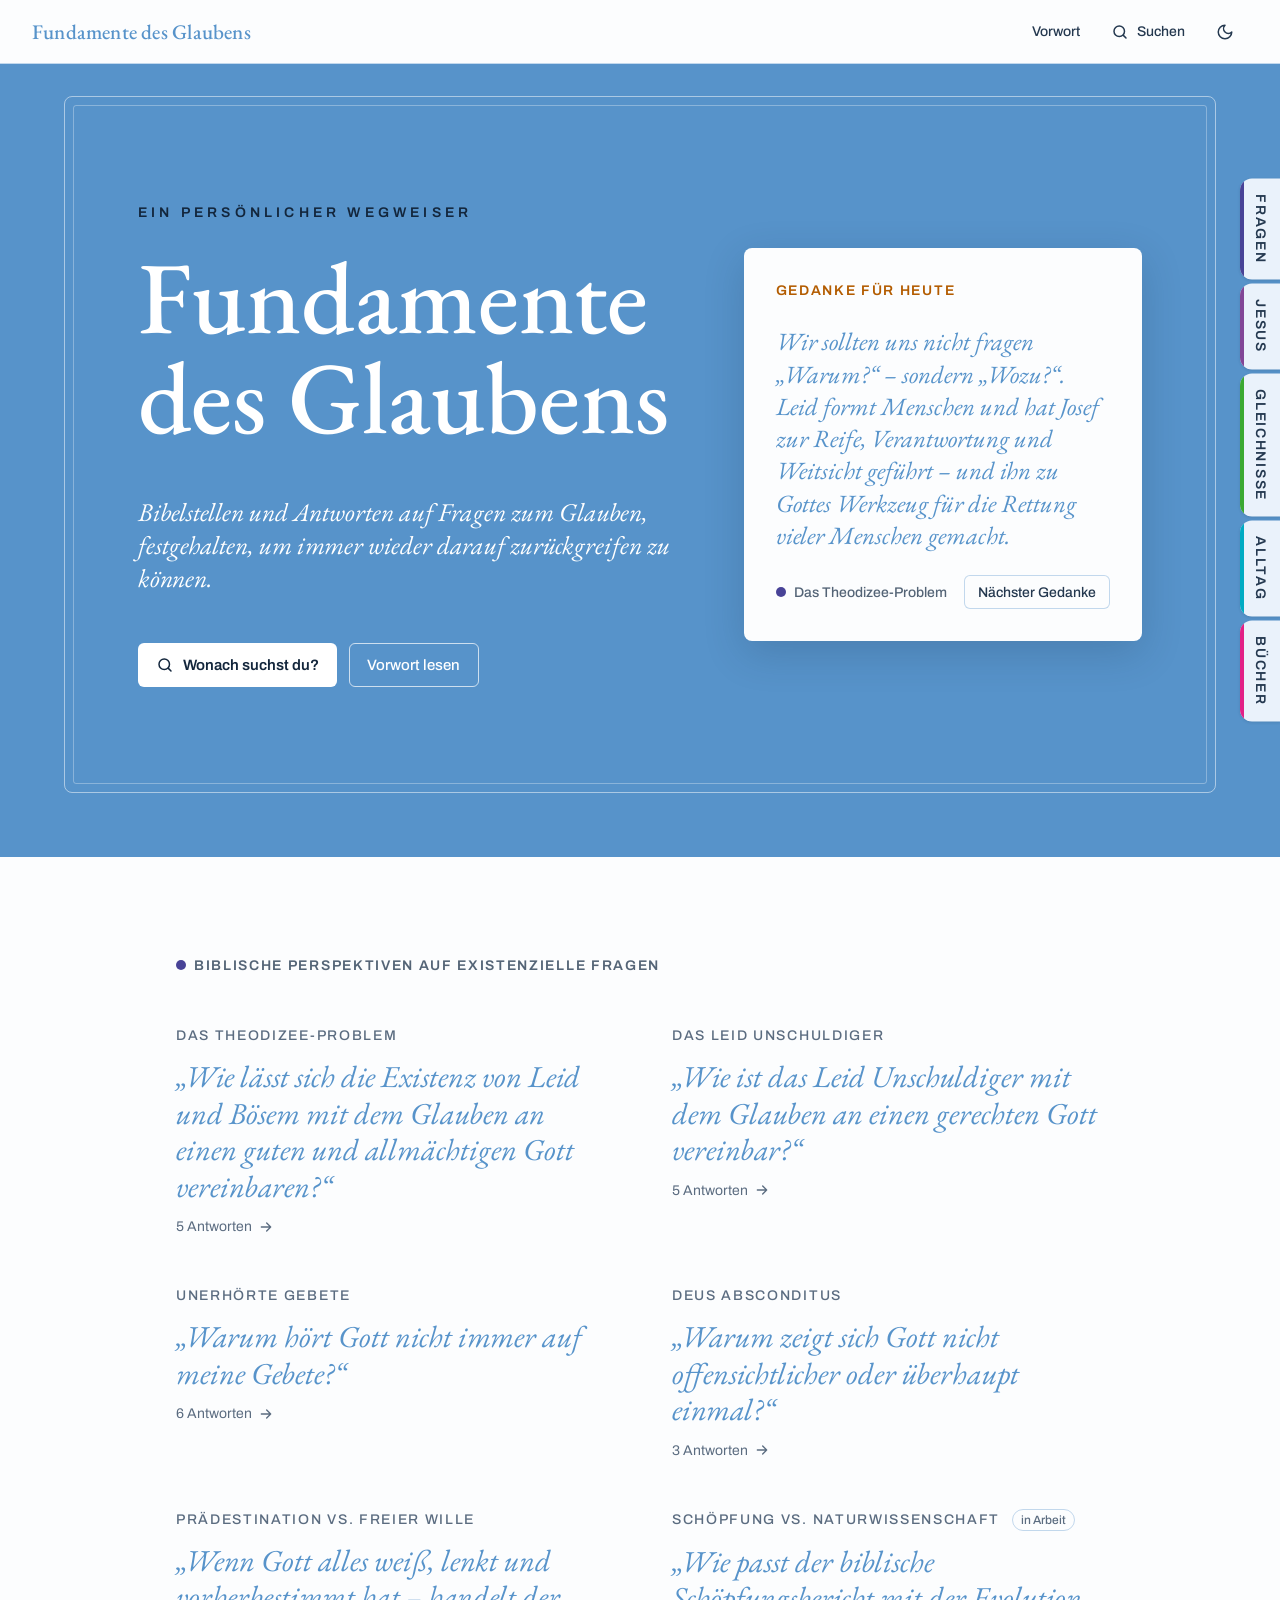
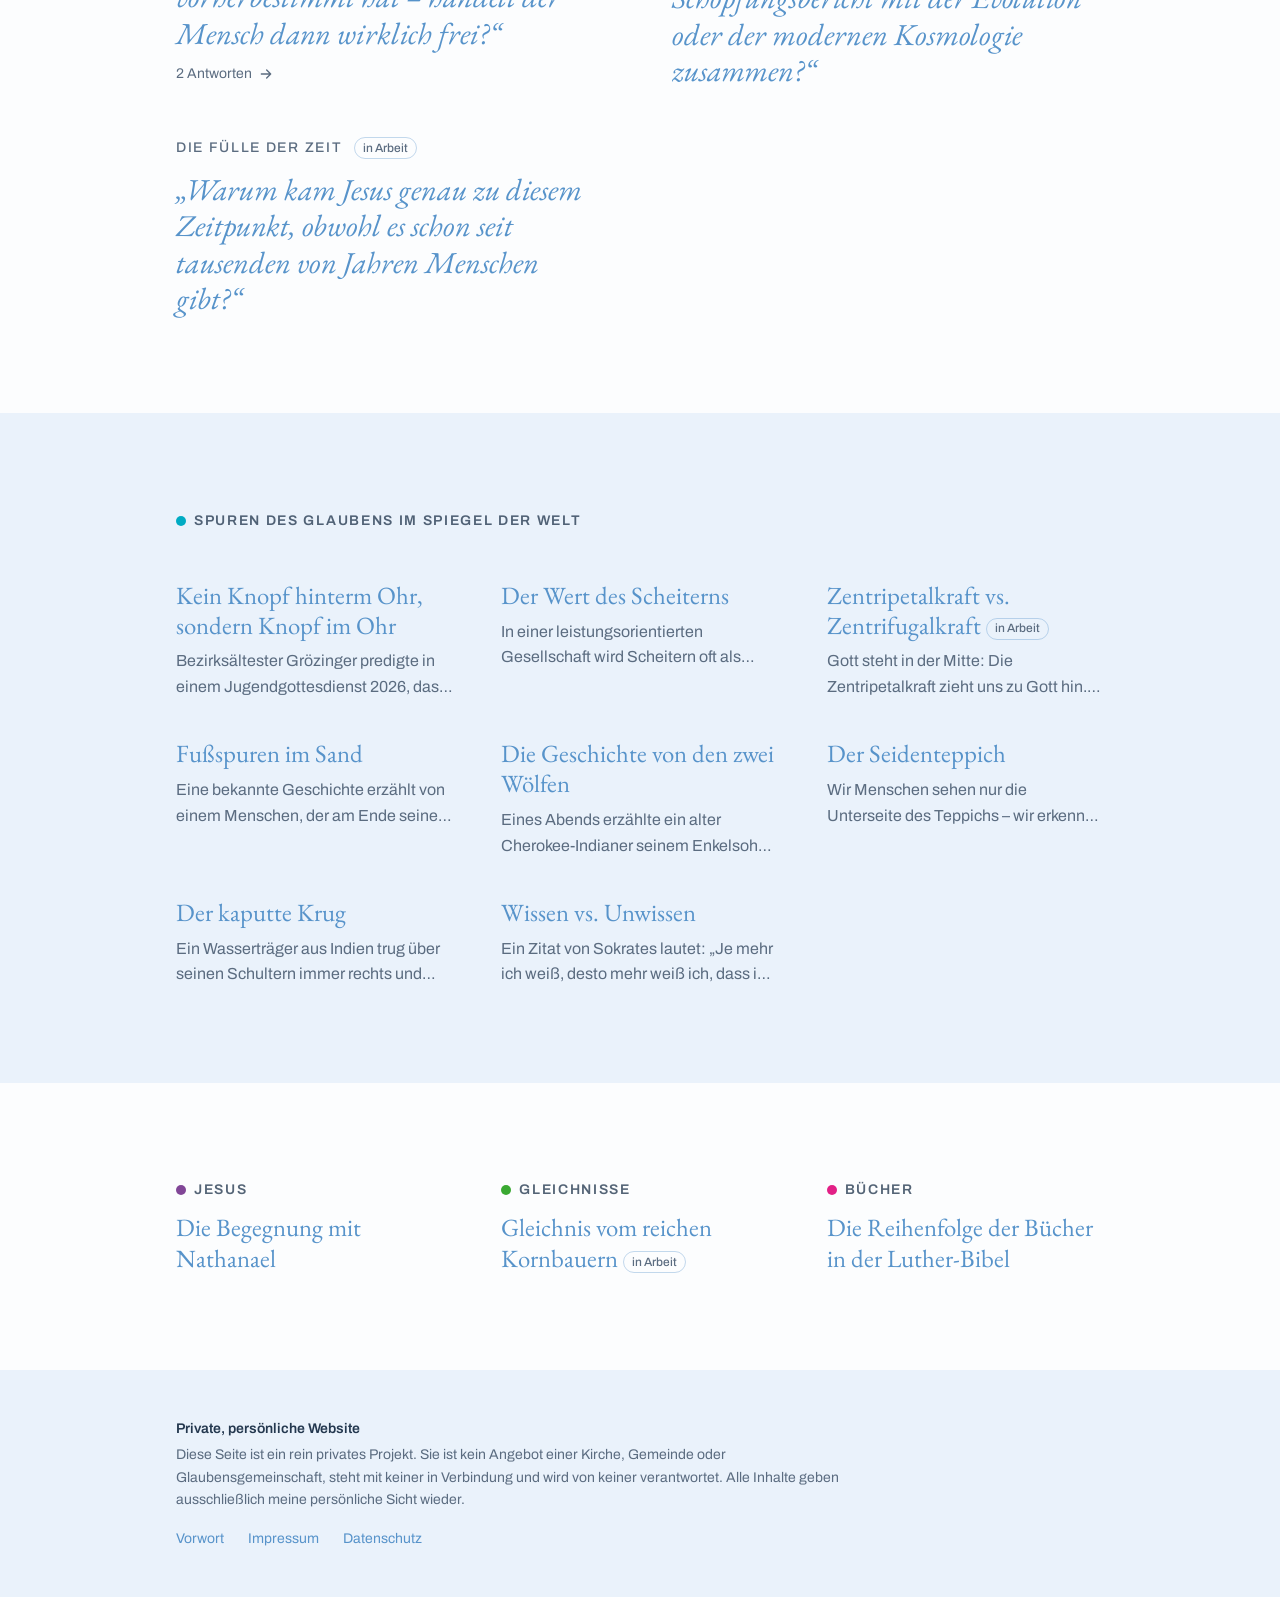
==== index.html @ 4085cb8b "Add biblical content and tools" ====
<!doctype html>
<html lang="de">
<head>
  <meta charset="utf-8">
  <meta name="viewport" content="width=device-width, initial-scale=1">
  <meta name="referrer" content="no-referrer">
  <meta name="robots" content="noindex,nofollow">
  <title>Fundamente des Glaubens</title>
  <meta name="description" content="Ein persönlicher Wegweiser: Bibelstellen und Antworten auf Fragen zum Glauben.">
  <link rel="stylesheet" href="assets/style.css">
  <script src="assets/modus.js"></script>
</head>
<body>
  <div id="app"><p class="laden">Inhalte werden geladen …</p></div>
  <!-- Die Inhalte liegen im Ordner "inhalte/". Siehe LIESMICH.md -->
  <script src="assets/app.js"></script>
</body>
</html>
---- assets/style.css ----
/* =========================================================
   Fundamente des Glaubens – Gestaltung
   Farben und Schriften zentral hier ändern.
   Schriften liegen lokal in assets/schriften/ (keine Verbindung zu Google).
   ========================================================= */
@font-face { font-family: "EB Garamond"; src: url("schriften/eb-garamond.woff2") format("woff2"); font-weight: 400 500; font-style: normal; font-display: swap; }
@font-face { font-family: "EB Garamond"; src: url("schriften/eb-garamond-kursiv.woff2") format("woff2"); font-weight: 400; font-style: italic; font-display: swap; }
@font-face { font-family: "Archivo"; src: url("schriften/archivo.woff2") format("woff2"); font-weight: 400 600; font-style: normal; font-display: swap; }
:root {
  --blau: #5793CA;            /* Hauptfarbe: Überschriften, Fragen, Links, Einband */
  --einband: #5793CA;         /* Hintergrund der Startseite */
  --einband-schrift: #ffffff; /* große Schrift auf dem Einband */
  --einband-label: #13263C;   /* kleine Schrift auf dem Einband */
  --text: #24384F;            /* Lesetext */
  --gedaempft: #5B6C80;       /* Nebentexte */
  --hintergrund: #FCFDFE;
  --flaeche: #EAF2FB;         /* Bibelzitate, Bänder */
  --orange: #EE8400;          /* Lesebändchen, Sterne */
  --orange-text: #B35C00;     /* kleine orange Schrift */
  --rand: rgba(87, 147, 202, 0.35);
  --schatten: 0 12px 40px rgba(19, 38, 60, 0.18);

  --serif: "EB Garamond", Georgia, "Times New Roman", serif;
  --sans: "Archivo", system-ui, -apple-system, "Segoe UI", sans-serif;
  --radius: 6px;
  --spalte: 44rem;
  --breit: 64rem;
  --dauer: 320ms;
  --kurve: cubic-bezier(0.32, 0.72, 0, 1);
}
.dark {
  --blau: #7FB2E2;
  --einband: #2D5A86;
  --einband-label: #F2F6FA;
  --text: #E2E9F1;
  --gedaempft: #9FAFC0;
  --hintergrund: #0F1823;
  --flaeche: #1A2636;
  --orange-text: #F3A24C;
  --rand: rgba(127, 178, 226, 0.35);
  --schatten: 0 12px 40px rgba(0, 0, 0, 0.45);
}

* { box-sizing: border-box; }
html { scroll-padding-top: 88px; }
body {
  margin: 0;
  background: var(--hintergrund);
  color: var(--text);
  font-family: var(--sans);
  font-size: 16px;
  line-height: 1.5;
  -webkit-font-smoothing: antialiased;
}
a { color: inherit; text-decoration: none; }
button { font: inherit; color: inherit; background: none; border: 0; padding: 0; cursor: pointer; }
:focus-visible { outline: 2px solid var(--blau); outline-offset: 3px; border-radius: 4px; }
.laden { padding: 4rem; font-family: var(--serif); font-size: 1.5rem; color: var(--gedaempft); }

/* ---------- Kopfleiste (immer hell, unabhängig vom Einband) ---------- */
.kopf {
  position: sticky; top: 0; z-index: 40;
  display: flex; align-items: center; justify-content: space-between; gap: 1rem;
  height: 64px; padding: 0 2rem;
  background: color-mix(in srgb, var(--hintergrund) 92%, transparent);
  backdrop-filter: blur(10px);
  border-bottom: 1px solid var(--rand);
}
.marke { font-family: var(--serif); font-size: 1.3rem; font-weight: 500; color: var(--blau); letter-spacing: 0.01em; }
.kopf-aktionen { display: flex; align-items: center; gap: 0.25rem; }
.knopf-geist {
  display: inline-flex; align-items: center; gap: 0.5rem;
  height: 40px; padding: 0 0.85rem; border-radius: var(--radius);
  font-size: 14px; font-weight: 500; color: var(--text);
  transition: background var(--dauer) var(--kurve);
}
.knopf-geist:hover { background: var(--flaeche); }
.knopf-geist svg { width: 18px; height: 18px; }
.nur-mobil { display: none; }
@media (max-width: 1023px) { .nur-mobil { display: inline-flex; } .nur-breit { display: none; } .kopf { padding: 0 1rem; } }

/* ---------- Daumenregister ---------- */
.register {
  position: fixed; right: 0; top: 50%; transform: translateY(-50%); z-index: 30;
  display: flex; flex-direction: column; align-items: flex-end; gap: 4px;
}
.reiter {
  position: relative; overflow: hidden;
  display: flex; justify-content: center;
  width: 40px; padding: 1rem 0;
  border-radius: 12px 0 0 12px;
  background: var(--flaeche); color: var(--text);
  box-shadow: 0 1px 3px rgba(19, 38, 60, 0.15);
  font-size: 14px; font-weight: 600; letter-spacing: 0.12em; text-transform: uppercase;
  transition: width var(--dauer) var(--kurve), background var(--dauer) var(--kurve);
}
.reiter span:last-child { writing-mode: vertical-rl; }
.reiter .kante { position: absolute; inset: 0 auto 0 0; width: 4px; background: var(--kapitel); }
.reiter:hover { width: 48px; }
.reiter.aktiv { width: 56px; background: var(--blau); color: var(--einband-label); }
@media (max-width: 1023px) { .register { display: none; } }

/* ---------- Allgemein ---------- */
.breit { max-width: var(--breit); margin: 0 auto; padding: 0 3rem; }
.spalte { max-width: var(--spalte); margin: 0 auto; padding: 0 1.5rem; position: relative; }
@media (max-width: 767px) { .breit { padding: 0 1.5rem; } }
.label { font-size: 14px; font-weight: 600; letter-spacing: 0.12em; text-transform: uppercase; color: var(--orange-text); margin: 0; }
.kapitelmarke {
  display: inline-flex; align-items: center; gap: 0.5rem;
  font-size: 14px; font-weight: 600; letter-spacing: 0.12em; text-transform: uppercase;
  color: color-mix(in srgb, var(--text) 78%, transparent);
}
.kapitelmarke::before { content: ""; width: 10px; height: 10px; border-radius: 50%; background: var(--kapitel); flex: none; }
.marke-klein { font-size: 14px; font-weight: 500; letter-spacing: 0; text-transform: none; }
.abzeichen {
  display: inline-flex; align-items: center; height: 22px; padding: 0 0.5rem;
  border: 1px solid var(--rand); border-radius: 999px;
  font-family: var(--sans); font-size: 12px; font-weight: 500; letter-spacing: 0; text-transform: none; color: var(--gedaempft);
  vertical-align: middle;
}
.seite { animation: einblenden 520ms var(--kurve) both; }
@keyframes einblenden { from { opacity: 0; transform: translateY(8px); } to { opacity: 1; transform: none; } }
@media (prefers-reduced-motion: reduce) { .seite, .glanz { animation: none !important; } }

/* ---------- Einband (Startseite) ---------- */
.einband { background: var(--einband); padding: 2rem 3rem 4rem; }
.einband-rahmen { max-width: 72rem; margin: 0 auto; padding: 8px; border: 1px solid rgba(255,255,255,0.5); border-radius: 8px; }
.einband-innen {
  display: grid; grid-template-columns: 1.4fr 1fr; gap: 3rem; align-items: center;
  padding: 6rem 4rem; border: 1px solid rgba(255,255,255,0.3); border-radius: 3px;
}
.einband .label { color: var(--einband-label); letter-spacing: 0.3em; }
.titel {
  margin: 1.5rem 0 0; font-family: var(--serif); font-weight: 500; line-height: 0.98;
  font-size: clamp(3.5rem, 8vw, 7.5rem); color: var(--einband-schrift);
}
.glanz {
  background-image: linear-gradient(105deg, #fff 0%, #fff 42%, #cfe3f6 50%, #fff 58%, #fff 100%);
  background-size: 250% 100%; background-position: 100% 0;
  -webkit-background-clip: text; background-clip: text; color: transparent;
  animation: glanz 9s cubic-bezier(0.45, 0, 0.2, 1) 0.6s infinite;
}
@keyframes glanz { 0% { background-position: 100% 0; } 22%, 100% { background-position: 0% 0; } }
.untertitel { margin: 3rem 0 0; max-width: 34rem; font-family: var(--serif); font-style: italic; font-size: 1.6rem; line-height: 1.3; color: var(--einband-schrift); }
.einband-knoepfe { display: flex; flex-wrap: wrap; gap: 0.75rem; margin-top: 3rem; }
.knopf-hell {
  display: inline-flex; align-items: center; gap: 0.6rem; height: 44px; padding: 0 1.1rem;
  border-radius: var(--radius); background: #fff; color: #13263C; font-size: 15px; font-weight: 600;
  transition: transform 160ms var(--kurve), background var(--dauer);
}
.knopf-hell:hover { background: #F1F6FC; }
.knopf-hell:active { transform: translateY(1px); }
.knopf-hell svg { width: 18px; height: 18px; }
.knopf-umriss {
  display: inline-flex; align-items: center; height: 44px; padding: 0 1.1rem; border-radius: var(--radius);
  border: 1px solid rgba(255,255,255,0.7); color: #fff; font-size: 15px; font-weight: 500;
  transition: background var(--dauer);
}
.knopf-umriss:hover { background: rgba(255,255,255,0.15); }
.gedanke {
  display: flex; flex-direction: column; gap: 1.5rem; padding: 2rem;
  background: var(--hintergrund); color: var(--text); border-radius: 8px; box-shadow: var(--schatten);
}
.gedanke-text { margin: 0; font-family: var(--serif); font-style: italic; font-size: 1.55rem; line-height: 1.3; color: var(--blau); }
.gedanke-fuss { display: flex; align-items: center; justify-content: space-between; gap: 1rem; }
.knopf-klein {
  height: 34px; padding: 0 0.8rem; border: 1px solid var(--rand); border-radius: var(--radius);
  font-size: 14px; font-weight: 500; color: var(--text); background: var(--hintergrund); transition: background var(--dauer);
}
.knopf-klein:hover { background: var(--flaeche); }
@media (max-width: 1023px) {
  .einband { padding: 1rem 1rem 3rem; }
  .einband-innen { grid-template-columns: 1fr; padding: 4rem 1.75rem; }
  .gedanke { display: none; }
}

/* ---------- Startseite: Bereiche ---------- */
.bereich { padding: 6rem 0; }
.bereich.getoent { background: var(--flaeche); }
.raster { display: grid; gap: 3rem 4rem; margin-top: 3rem; }
.raster-2 { grid-template-columns: repeat(2, 1fr); }
.raster-3 { grid-template-columns: repeat(3, 1fr); gap: 2.5rem 3rem; }
@media (max-width: 1023px) { .raster-3 { grid-template-columns: repeat(2, 1fr); } }
@media (max-width: 767px) { .raster-2, .raster-3 { grid-template-columns: 1fr; } .bereich { padding: 4rem 0; } }
.frage-eintrag { display: flex; flex-direction: column; gap: 0.75rem; }
.frage-eintrag .oben { display: flex; flex-wrap: wrap; align-items: center; gap: 0.75rem; font-size: 14px; font-weight: 500; letter-spacing: 0.12em; text-transform: uppercase; color: var(--gedaempft); }
.frage-text { font-family: var(--serif); font-style: italic; font-size: 1.9rem; line-height: 1.2; color: var(--blau); transition: color var(--dauer); }
.frage-eintrag:hover .frage-text, .anriss:hover .anriss-titel, .liste-eintrag:hover { color: var(--orange-text); }
.mehr { display: inline-flex; align-items: center; gap: 0.4rem; font-size: 14px; color: var(--gedaempft); }
.mehr svg { width: 16px; height: 16px; transition: transform var(--dauer) var(--kurve); }
.frage-eintrag:hover .mehr svg { transform: translateX(4px); }
.anriss { display: flex; flex-direction: column; gap: 0.5rem; }
.anriss-titel { font-family: var(--serif); font-size: 1.55rem; line-height: 1.2; color: var(--blau); transition: color var(--dauer); }
.anriss-text {
  font-size: 16px; line-height: 1.6; color: var(--gedaempft);
  display: -webkit-box; -webkit-line-clamp: 2; -webkit-box-orient: vertical; overflow: hidden;
}
.spalten-3 { display: grid; grid-template-columns: repeat(3, 1fr); gap: 3rem; }
@media (max-width: 767px) { .spalten-3 { grid-template-columns: 1fr; } }
.liste { display: flex; flex-direction: column; gap: 0.75rem; }
.liste-eintrag { font-family: var(--serif); font-size: 1.55rem; line-height: 1.25; color: var(--blau); transition: color var(--dauer); }

/* ---------- Themen-Seite ---------- */
.artikel { padding: 5rem 0 6rem; }
.artikel h1 { margin: 1rem 0 0; font-family: var(--serif); font-weight: 500; font-size: clamp(2.6rem, 5vw, 3.75rem); line-height: 1.1; color: var(--blau); }
.leitfrage { margin: 1.5rem 0 0; font-family: var(--serif); font-style: italic; font-size: 1.9rem; line-height: 1.3; color: color-mix(in srgb, var(--text) 82%, transparent); }
.inhalt-kasten { margin-top: 3rem; padding: 1.5rem; border-radius: 8px; background: var(--flaeche); display: flex; flex-direction: column; gap: 1.25rem; }
.inhalt-kasten .zeile { display: flex; flex-wrap: wrap; align-items: center; justify-content: space-between; gap: 1rem; }
.umschalter { display: inline-flex; border: 1px solid var(--rand); border-radius: var(--radius); overflow: hidden; background: var(--hintergrund); }
.umschalter button { height: 34px; padding: 0 0.8rem; font-size: 14px; color: var(--text); }
.umschalter button + button { border-left: 1px solid var(--rand); }
.umschalter button[aria-pressed="true"] { background: var(--flaeche); font-weight: 500; }
.sprungliste { list-style: none; margin: 0; padding: 0; display: flex; flex-direction: column; gap: 0.4rem; }
.sprungliste button { text-align: left; font-family: var(--serif); font-size: 1.25rem; color: var(--blau); transition: color var(--dauer); }
.sprungliste button:hover { color: var(--orange-text); }
.fluss { display: flex; flex-direction: column; gap: 1.5rem; }
.abschnitte { display: flex; flex-direction: column; gap: 4rem; margin-top: 4rem; }
.abschnitte.kurz { gap: 2.5rem; margin-top: 3rem; }
.abschnitt { display: flex; flex-direction: column; gap: 1.5rem; }
.abschnitt h2 { margin: 0; font-family: var(--serif); font-weight: 500; font-size: 2.25rem; line-height: 1.15; color: var(--blau); }
.abschnitte.kurz h2 { font-size: 1.6rem; }
.einleitung { margin-top: 3rem; }
.absatz { margin: 0; font-family: var(--serif); font-size: 1.25rem; line-height: 1.65; }
.absatz strong { font-weight: 500; color: var(--blau); }
.bibel { margin: 0; padding: 1.5rem 2rem; border-radius: 8px; background: var(--flaeche); }
.bibel figcaption { font-size: 14px; font-weight: 600; letter-spacing: 0.12em; text-transform: uppercase; color: var(--orange-text); }
.bibel blockquote { margin: 0.75rem 0 0; font-family: var(--serif); font-size: 1.25rem; line-height: 1.6; }
.vers { font-family: var(--sans); font-size: 13px; font-weight: 600; color: var(--orange-text); margin-right: 0.25rem; vertical-align: super; line-height: 0; }
.kern { padding: 1.5rem 2rem; border: 1px solid var(--rand); border-radius: 8px; background: var(--hintergrund); }
.kern p:last-child { margin: 0.5rem 0 0; font-family: var(--serif); font-style: italic; font-size: 1.5rem; line-height: 1.35; color: var(--blau); }
.geschichte { display: flex; flex-direction: column; gap: 0.75rem; padding: 0.25rem 0 0.25rem 1.5rem; border-left: 2px solid color-mix(in srgb, var(--orange) 55%, transparent); font-family: var(--serif); font-style: italic; font-size: 1.25rem; line-height: 1.6; }
.geschichte p { margin: 0; }
.gedicht { display: grid; grid-template-columns: repeat(2, 1fr); gap: 2rem; font-family: var(--serif); font-size: 1.25rem; line-height: 1.6; }
.gedicht p { margin: 0; }
.gedicht p:nth-child(even) { padding-left: 1.5rem; }
@media (max-width: 767px) { .gedicht { grid-template-columns: 1fr; } .bibel, .kern { padding: 1.25rem 1.25rem; } }
.leer { margin-top: 4rem; padding: 3rem; border-radius: 8px; background: var(--flaeche); text-align: center; }
.leer strong { display: block; font-family: var(--serif); font-size: 1.6rem; font-weight: 500; color: var(--blau); }
.leer span { color: var(--gedaempft); }
.blaettern { display: grid; grid-template-columns: 1fr 1fr; gap: 1rem; margin-top: 6rem; }
.blaettern a { display: flex; flex-direction: column; gap: 0.25rem; padding: 1.5rem; border-radius: 8px; background: var(--flaeche); transition: background var(--dauer); }
.blaettern a:hover { background: color-mix(in srgb, var(--blau) 18%, var(--hintergrund)); }
.blaettern .richtung { font-size: 14px; color: var(--gedaempft); }
.blaettern .ziel { font-family: var(--serif); font-size: 1.25rem; color: var(--blau); }
.blaettern .weiter { text-align: right; grid-column: 2; }
@media (max-width: 767px) { .blaettern { grid-template-columns: 1fr; } .blaettern .weiter { grid-column: 1; } }

/* Lesebändchen */
.band-halter { position: sticky; top: 64px; height: 0; z-index: 10; }
.band {
  position: absolute; left: -4rem; top: 0; width: 16px; background: var(--orange);
  clip-path: polygon(0 0, 100% 0, 100% 100%, 50% calc(100% - 10px), 0 100%);
  transition: height 120ms linear;
}
@media (max-width: 1023px) { .band-halter { display: none; } }

/* Bibelstellen im Text */
.stelle { color: var(--blau); text-decoration: underline; text-decoration-color: color-mix(in srgb, var(--orange) 60%, transparent); text-underline-offset: 4px; text-decoration-thickness: 1px; cursor: pointer; }
.stelle:hover { text-decoration-color: var(--orange); }
.blase {
  position: absolute; z-index: 60; width: min(22rem, calc(100vw - 2rem)); padding: 1.25rem;
  background: var(--hintergrund); border: 1px solid var(--rand); border-radius: 8px; box-shadow: var(--schatten);
  animation: einblenden 200ms var(--kurve) both;
}
.blase .label { margin-bottom: 0.5rem; }
.blase p { margin: 0 0 0.5rem; font-family: var(--serif); font-size: 1.15rem; line-height: 1.4; }

/* Vorwort-Seite */
.brief { padding: 6rem 0; }
.brief h1 { margin: 1rem 0 2.5rem; font-family: var(--serif); font-weight: 500; font-size: clamp(2.6rem, 5vw, 3.75rem); line-height: 1.1; color: var(--blau); }
.brief .absatz:first-of-type::first-letter { float: left; font-size: 4.2rem; line-height: 0.9; padding: 0.35rem 0.5rem 0 0; color: var(--blau); }
.brief-fuss { margin-top: 3rem; }
.knopf-blau { display: inline-flex; align-items: center; gap: 0.5rem; height: 44px; padding: 0 1.1rem; border-radius: var(--radius); background: var(--flaeche); color: var(--blau); font-weight: 600; font-size: 15px; transition: background var(--dauer); }
.knopf-blau:hover { background: color-mix(in srgb, var(--blau) 18%, var(--hintergrund)); }

/* Suche */
.schleier { position: fixed; inset: 0; z-index: 70; background: rgba(15, 24, 35, 0.45); display: flex; justify-content: center; align-items: flex-start; padding: 12vh 1rem 1rem; animation: einblenden 160ms ease both; }
.suche { width: min(40rem, 100%); max-height: 70vh; display: flex; flex-direction: column; background: var(--hintergrund); border-radius: 10px; box-shadow: var(--schatten); overflow: hidden; }
.suche input { height: 56px; padding: 0 1.25rem; border: 0; border-bottom: 1px solid var(--rand); background: transparent; color: var(--text); font: inherit; font-size: 17px; outline: none; }
.treffer { overflow-y: auto; padding: 0.5rem; }
.treffer a { display: flex; flex-direction: column; gap: 0.1rem; padding: 0.7rem 0.85rem; border-radius: var(--radius); }
.treffer a.markiert, .treffer a:hover { background: var(--flaeche); }
.treffer .t1 { font-weight: 500; }
.treffer .t2 { font-size: 14px; color: var(--gedaempft); overflow: hidden; text-overflow: ellipsis; white-space: nowrap; }
.treffer .gruppe { padding: 0.75rem 0.85rem 0.25rem; font-size: 13px; font-weight: 600; letter-spacing: 0.1em; text-transform: uppercase; color: var(--gedaempft); }
.treffer .nichts { padding: 1.5rem; text-align: center; color: var(--gedaempft); }

/* Mobiles Menü */
.menue { position: fixed; inset: 0 0 0 auto; z-index: 70; width: min(22rem, 88vw); padding: 1.5rem; overflow-y: auto; background: var(--hintergrund); box-shadow: var(--schatten); animation: hereinschieben 280ms var(--kurve) both; }
@keyframes hereinschieben { from { transform: translateX(100%); } to { transform: none; } }
.menue h2 { margin: 0 0 1.5rem; font-family: var(--serif); font-weight: 500; font-size: 1.75rem; color: var(--blau); }
.menue nav { display: flex; flex-direction: column; gap: 1.5rem; }
.menue .gruppe { display: flex; flex-direction: column; gap: 0.5rem; }
.menue a.eintrag { font-family: var(--serif); font-size: 1.15rem; line-height: 1.3; }
.menue a.eintrag.aktiv { color: var(--blau); text-decoration: underline; text-decoration-color: var(--orange); text-underline-offset: 4px; }
.menue .schliessen { position: absolute; top: 1rem; right: 1rem; }

/* Fuß */
.fuss { background: var(--flaeche); padding: 3rem 0; position: relative; z-index: 20; }
.fuss p { margin: 0; max-width: 42rem; font-size: 14px; line-height: 1.6; color: var(--gedaempft); }
.fuss p strong { display: block; margin-bottom: 0.25rem; color: var(--text); }
.fuss .links { margin-top: 1rem; display: flex; gap: 1.5rem; font-size: 14px; }
.fuss .links a { color: var(--blau); }

.gedanke .label { color: var(--orange-text); letter-spacing: 0.12em; }
.gedanke .knopf-klein { white-space: nowrap; flex: none; }
.blase .label { font-family: var(--sans); font-size: 14px; }
.blase { max-height: min(70vh, 34rem); overflow-y: auto; }
@media (max-width: 480px) { .marke { font-size: 1.1rem; white-space: nowrap; } }

/* Rechtsseiten */
.recht h2 { margin: 2.5rem 0 0.75rem; font-family: var(--serif); font-weight: 500; font-size: 1.6rem; line-height: 1.2; color: var(--blau); }
.recht .absatz { font-size: 1.15rem; }
.recht .absatz + .absatz { margin-top: 0.75rem; }
.recht a { color: var(--blau); text-decoration: underline; text-underline-offset: 3px; }
.platzhalter { margin: 0.75rem 0 0; padding: 0.75rem 1rem; border-left: 3px solid var(--orange); background: color-mix(in srgb, var(--orange) 10%, var(--hintergrund)); font-size: 15px; }
.zurueck-link { display: inline-block; margin-bottom: 2rem; font-size: 14px; color: var(--gedaempft); }
.zurueck-link:hover { color: var(--blau); }

/* Bibelübersetzung umschalten */
.bibel-kopf { display: flex; flex-wrap: wrap; align-items: center; justify-content: space-between; gap: 0.75rem; }
.wechsler { display: inline-flex; flex-wrap: wrap; border: 1px solid var(--rand); border-radius: 999px; overflow: hidden; background: var(--hintergrund); }
.wechsler button { height: 30px; padding: 0 0.75rem; font-size: 13px; font-weight: 500; color: var(--gedaempft); transition: background var(--dauer), color var(--dauer); }
.wechsler button + button { border-left: 1px solid var(--rand); }
.wechsler button:hover { color: var(--text); }
.wechsler button[aria-pressed="true"] { background: var(--blau); color: #fff; }
.bibel-quelle { margin: 0.75rem 0 0; font-family: var(--sans); font-size: 13px; color: var(--gedaempft); }
.bibel-fehlt { margin: 0.75rem 0 0; font-family: var(--sans); font-size: 15px; font-style: italic; color: var(--gedaempft); }
.blase-fuss { margin-top: 0.75rem; }
.blase .bibel-quelle { margin-top: 0.5rem; font-family: var(--sans); font-size: 12px; }
.blase .wechsler button { height: 28px; padding: 0 0.6rem; font-size: 12px; }
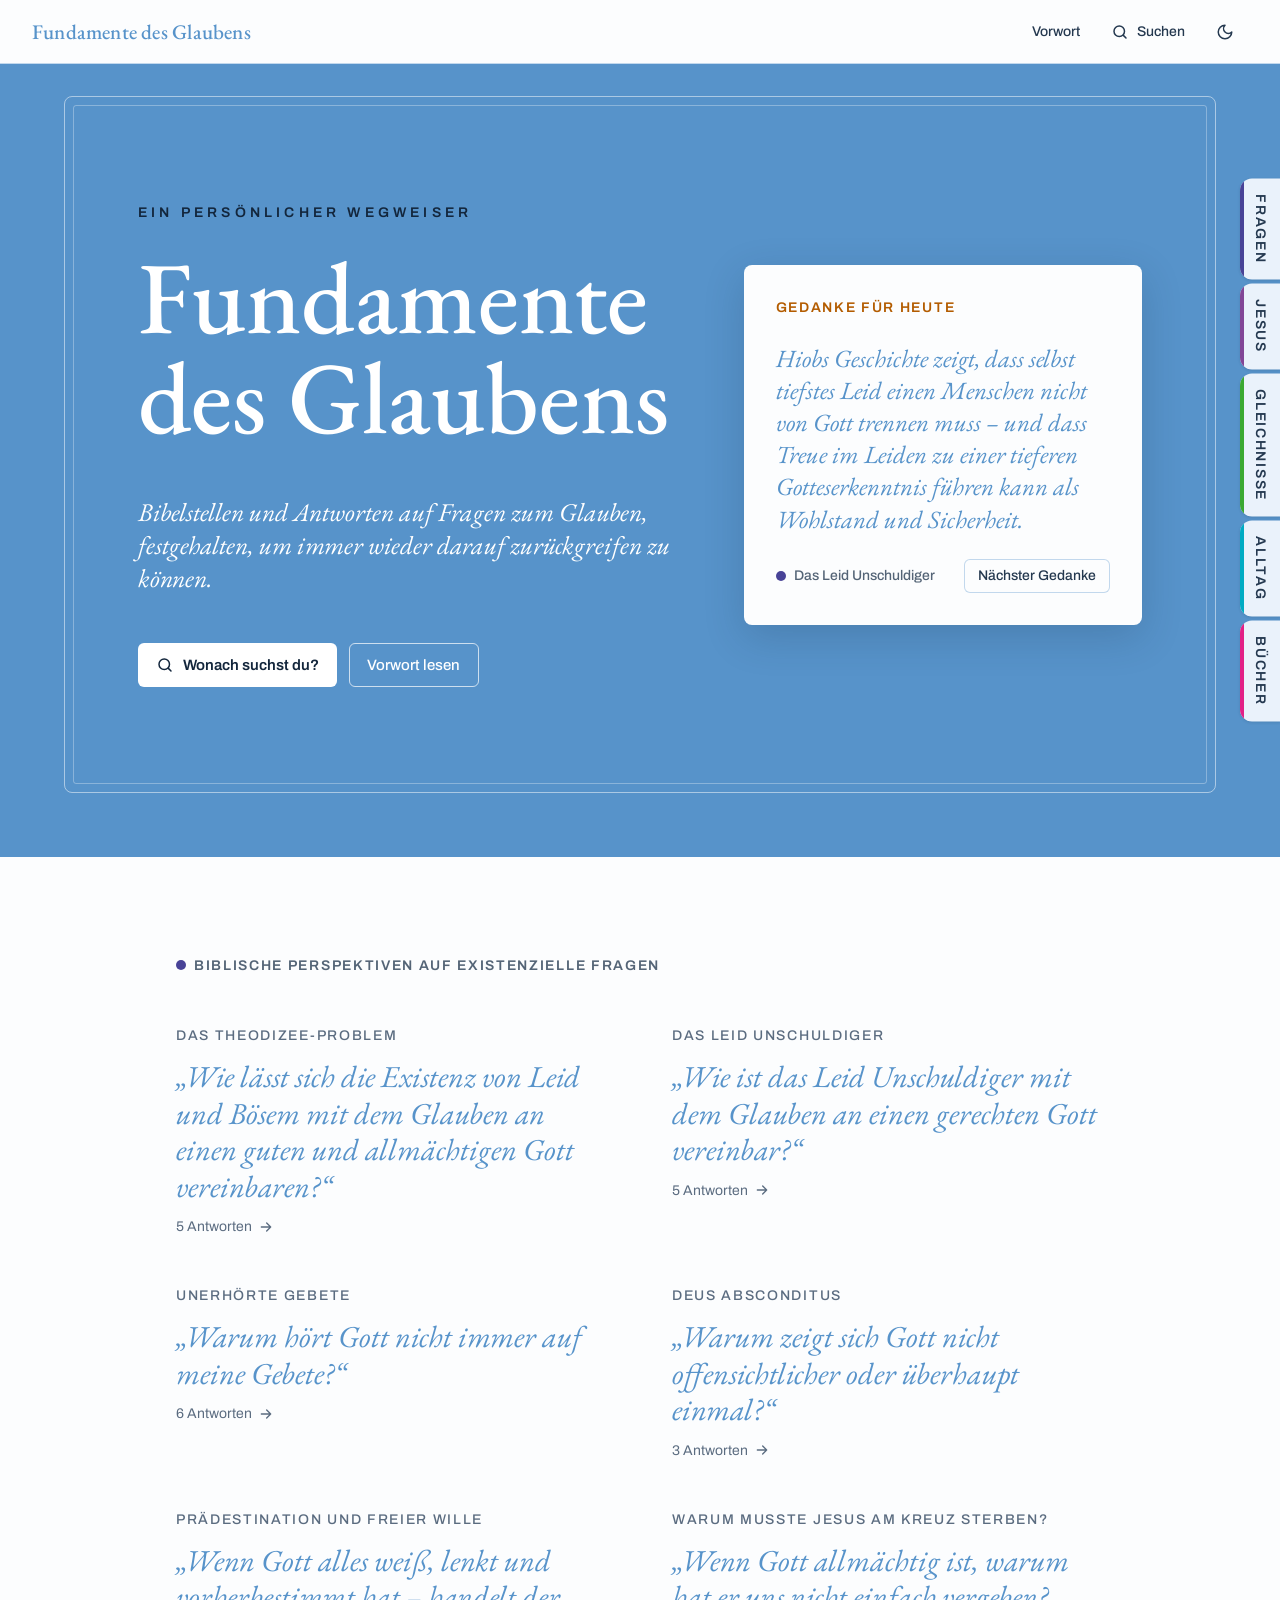
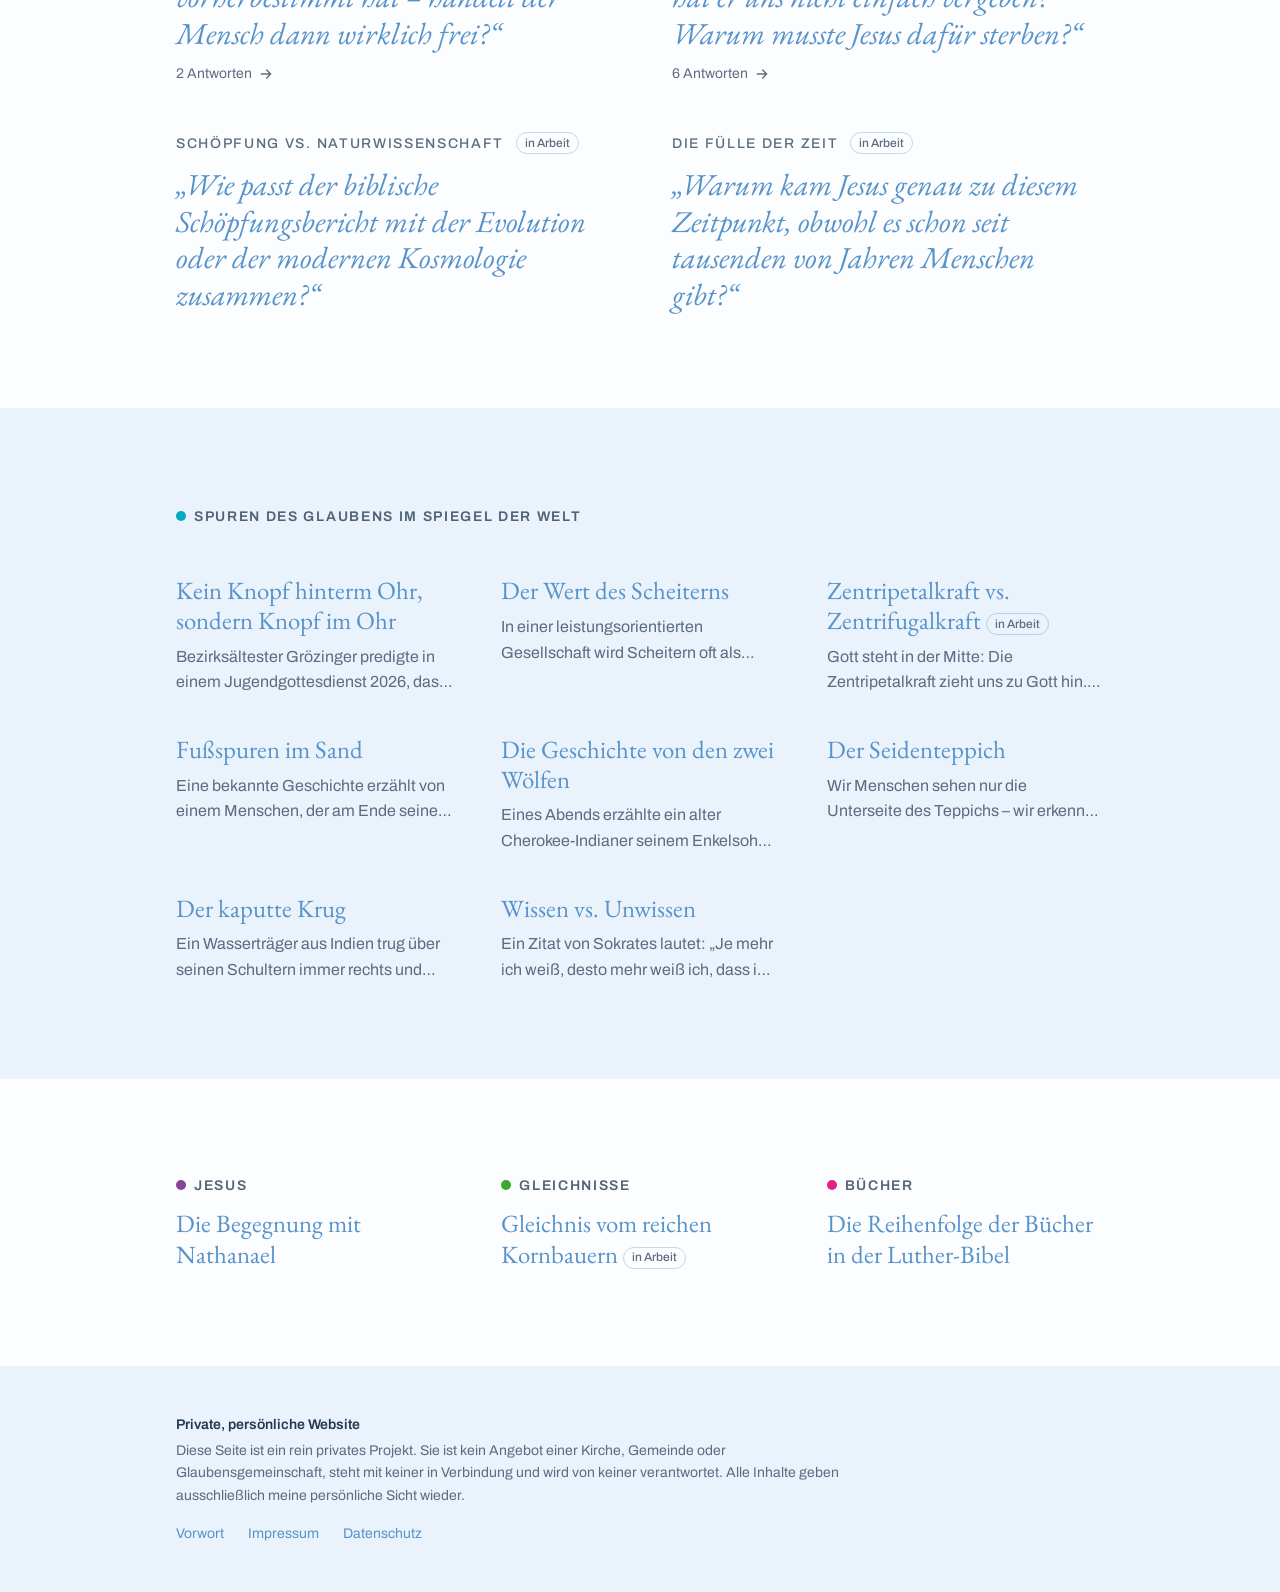
==== commit ad4307dd: "feat: updated mobile version and checked content against katechismus" ====
--- a/index.html
+++ b/index.html
@@ -5,6 +5,8 @@
   <meta name="viewport" content="width=device-width, initial-scale=1">
   <meta name="referrer" content="no-referrer">
   <meta name="robots" content="noindex,nofollow">
+  <meta name="color-scheme" content="light dark">
+  <meta name="darkreader-lock">
   <title>Fundamente des Glaubens</title>
   <meta name="description" content="Ein persönlicher Wegweiser: Bibelstellen und Antworten auf Fragen zum Glauben.">
   <link rel="stylesheet" href="assets/style.css">
@@ -14,5 +16,6 @@
   <div id="app"><p class="laden">Inhalte werden geladen …</p></div>
   <!-- Die Inhalte liegen im Ordner "inhalte/". Siehe LIESMICH.md -->
   <script src="assets/app.js"></script>
+  <script src="assets/mobil.js"></script>
 </body>
 </html>
--- a/assets/style.css
+++ b/assets/style.css
@@ -1,3 +1,4 @@
+@charset "UTF-8";
 /* =========================================================
    Fundamente des Glaubens – Gestaltung
    Farben und Schriften zentral hier ändern.
@@ -7,6 +8,7 @@
 @font-face { font-family: "EB Garamond"; src: url("schriften/eb-garamond-kursiv.woff2") format("woff2"); font-weight: 400; font-style: italic; font-display: swap; }
 @font-face { font-family: "Archivo"; src: url("schriften/archivo.woff2") format("woff2"); font-weight: 400 600; font-style: normal; font-display: swap; }
 :root {
+  color-scheme: only light;  /* "only": Browser darf die Seite nicht selbst umfärben */
   --blau: #5793CA;            /* Hauptfarbe: Überschriften, Fragen, Links, Einband */
   --einband: #5793CA;         /* Hintergrund der Startseite */
   --einband-schrift: #ffffff; /* große Schrift auf dem Einband */
@@ -29,6 +31,7 @@
   --kurve: cubic-bezier(0.32, 0.72, 0, 1);
 }
 .dark {
+  color-scheme: only dark;
   --blau: #7FB2E2;
   --einband: #2D5A86;
   --einband-label: #F2F6FA;
@@ -329,3 +332,93 @@
 .blase-fuss { margin-top: 0.75rem; }
 .blase .bibel-quelle { margin-top: 0.5rem; font-family: var(--sans); font-size: 12px; }
 .blase .wechsler button { height: 28px; padding: 0 0.6rem; font-size: 12px; }
+
+/* =========================================================
+   Handy-Ansicht (zusammen mit assets/mobil.js)
+   ========================================================= */
+.m-leiste, .m-kapitel, .m-chips { display: none; }
+
+@media (max-width: 1023px) {
+  /* Bottom tab bar replaces the header buttons */
+  .kopf { height: 56px; justify-content: center; }
+  .kopf-aktionen { display: none; }
+  body { padding-bottom: calc(64px + env(safe-area-inset-bottom)); }
+  .m-leiste {
+    position: fixed; left: 0; right: 0; bottom: 0; z-index: 50;
+    display: grid; grid-template-columns: repeat(4, 1fr);
+    height: calc(64px + env(safe-area-inset-bottom)); padding-bottom: env(safe-area-inset-bottom);
+    background: color-mix(in srgb, var(--hintergrund) 94%, transparent);
+    backdrop-filter: blur(10px);
+    border-top: 1px solid var(--rand);
+  }
+  .m-leiste a, .m-leiste button {
+    display: flex; flex-direction: column; align-items: center; justify-content: center; gap: 4px;
+    font-size: 12px; font-weight: 500; color: var(--gedaempft);
+  }
+  .m-leiste svg { width: 22px; height: 22px; }
+  .m-leiste .m-icon { display: contents; }
+  .m-leiste .aktiv { color: var(--blau); }
+  .fuss { padding-bottom: 2rem; }
+
+  /* Sticky answer chips on topic pages */
+  .m-chips {
+    display: block; position: sticky; top: 56px; z-index: 15;
+    margin: 1.5rem -1.5rem 0; padding: 0.6rem 0;
+    background: color-mix(in srgb, var(--hintergrund) 94%, transparent);
+    backdrop-filter: blur(10px);
+    border-bottom: 1px solid var(--rand);
+  }
+  .m-chips-spur { display: flex; gap: 0.5rem; overflow-x: auto; padding: 0 1.5rem; scrollbar-width: none; }
+  .m-chips-spur::-webkit-scrollbar { display: none; }
+  .m-chips button {
+    flex: none; display: inline-flex; align-items: center; gap: 0.45rem;
+    height: 36px; padding: 0 0.85rem; border-radius: 999px;
+    border: 1px solid var(--rand); background: var(--hintergrund);
+    font-size: 14px; font-weight: 500; color: var(--text); white-space: nowrap;
+  }
+  .m-chips .m-nr { font-size: 12px; font-weight: 600; color: var(--orange-text); }
+  .m-chips button.aktiv { background: var(--blau); border-color: var(--blau); color: #fff; }
+  .m-chips button.aktiv .m-nr { color: #fff; }
+  .handy .inhalt-kasten .sprungliste { display: none; }
+  .handy .inhalt-kasten { margin-top: 1rem; padding: 1rem; }
+  .abschnitt { scroll-margin-top: 130px; }
+}
+
+@media (max-width: 767px) {
+  /* Start page: compact cover, then chapter tiles instead of the long overview */
+  .einband { padding: 0.75rem 0.75rem 1.5rem; }
+  .einband-innen { padding: 2.25rem 1.25rem; }
+  .einband h1 { font-size: 2.6rem; line-height: 1.05; }
+  .einband-knoepfe { margin-top: 1.75rem; }
+  .handy main > .seite > .bereich { display: none; }
+  .m-kapitel { display: block; padding: 2rem 1.25rem 2.5rem; }
+  .m-kapitel h2 { margin: 0 0 1rem; font-size: 14px; font-weight: 600; letter-spacing: 0.12em; text-transform: uppercase; color: var(--orange-text); }
+  .m-kacheln { display: grid; grid-template-columns: 1fr 1fr; gap: 0.75rem; }
+  .m-kachel {
+    position: relative; overflow: hidden;
+    display: flex; flex-direction: column; justify-content: space-between; gap: 1.25rem;
+    min-height: 96px; padding: 1rem 1rem 0.9rem 1.15rem; border-radius: 8px;
+    background: var(--flaeche); color: var(--text);
+  }
+  .m-kachel::before { content: ""; position: absolute; inset: 0 auto 0 0; width: 4px; background: var(--kapitel, var(--blau)); }
+  .m-kachel-name { font-family: var(--serif); font-size: 1.35rem; line-height: 1.15; color: var(--blau); }
+  .m-kachel-zahl { font-size: 13px; color: var(--gedaempft); }
+  .m-kachel:last-child:nth-child(odd) { grid-column: 1 / -1; min-height: 72px; }
+
+  /* Translation switcher: one line, full width */
+  .wechsler { display: flex; flex-wrap: nowrap; width: 100%; }
+  .wechsler button { flex: 1; padding: 0 0.4rem; font-size: 12px; white-space: nowrap; }
+
+  /* Topic and chapter pages: calmer type, less empty space */
+  .artikel h1 { font-size: 2.1rem; }
+  .artikel h2 { font-size: 1.6rem; line-height: 1.2; }
+  .leitfrage { font-size: 1.3rem; }
+  .artikel .abschnitte > .frage-eintrag {
+    padding: 1rem 1.1rem; border-radius: 8px; background: var(--flaeche); gap: 0.4rem;
+  }
+  .artikel .abschnitte { gap: 3rem; margin-top: 2.5rem; }
+  .artikel .abschnitte:has(> .frage-eintrag) { gap: 0.75rem; margin-top: 2rem; }
+  /* app.js sets inline sizes here, hence !important */
+  .artikel .abschnitte > .frage-eintrag .frage-text { font-size: 1.05rem !important; }
+  .artikel .abschnitte > .frage-eintrag .anriss-titel { font-size: 1.35rem !important; }
+}
